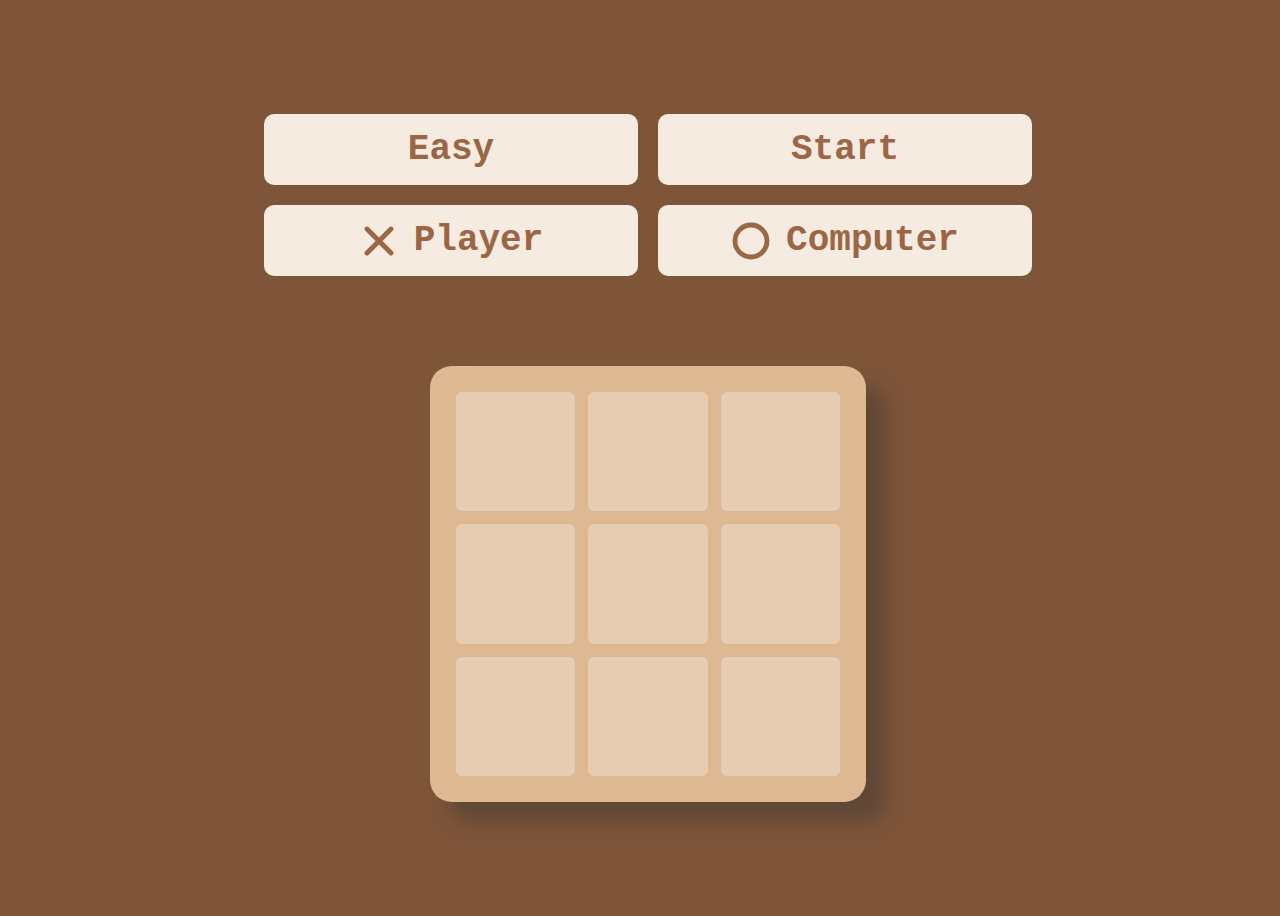
==== index.html @ 1b4be6e1 "Fix reset game logic" ====
<!DOCTYPE html>
<html lang="en">
<head>
    <meta charset="UTF-8">
    <meta name="viewport" content="width=device-width, initial-scale=1.0">
    <title>Document</title>
    <link rel="stylesheet" href="style.css">
    <link rel="stylesheet" href="palette.css">
    <script src="script.js" defer></script>
</head>
<body>
    <div class="controls">
        <div class="control" id="level">Easy</div>
        <div class="control" id="restart">Start</div>
        <div class="control" id="player1" data-player-type="human">
            <svg class="player-marker" xmlns="http://www.w3.org/2000/svg" viewBox="0 0 100 100" width="100" height="100">
                <path d="M 20 20 L 80 80"  stroke-width="12" stroke-linecap="round"/>
                <path d="M 80 20 L 20 80"  stroke-width="12" stroke-linecap="round"/>
            </svg>
            <p>Player</p>
        </div>
        <div class="control" id="player2" data-player-type="computer">
            <svg class="player-marker" xmlns="http://www.w3.org/2000/svg" viewBox="0 0 100 100" width="100" height="100">
                <circle cx="50" cy="50" r="40" fill="none" stroke-width="12"></circle>    
            </svg>
            <p>Computer</p>
        </div>
    </div>
    <div class="board">
        <div class="cell">
            <svg class="marker circle dummy" xmlns="http://www.w3.org/2000/svg" viewBox="0 0 100 100" width="100" height="100">
                <circle class="transparent" cx="50" cy="50" r="40" stroke="black" fill="none" stroke-width="12"></circle>
                <circle class="solid" cx="50" cy="50" r="40" stroke="black" fill="none" stroke-width="12" stroke-linecap="round"></circle>    
            </svg>
            <svg class="marker cross dummy" xmlns="http://www.w3.org/2000/svg" viewBox="0 0 100 100" width="100" height="100">
                <path class="line1 transparent" d="M 20 20 L 80 80" stroke="black" stroke-width="12" stroke-linecap="round"/>
                <path class="line2 transparent" d="M 80 20 L 20 80" stroke="black" stroke-width="12" stroke-linecap="round"/> 
                <path class="line1 solid" d="M 20 20 L 80 80" stroke="black" stroke-width="12" stroke-linecap="round"/>
                <path class="line2 solid" d="M 80 20 L 20 80" stroke="black" stroke-width="12" stroke-linecap="round"/>
            </svg>
        </div>
        <div class="cell">
        </div>
        <div class="cell"></div>
        <div class="cell"></div>
        <div class="cell"></div>
        <div class="cell"></div>
        <div class="cell"></div>
        <div class="cell"></div>
        <div class="cell"></div>
    </div>
    
    <div class="result-container">
        <div class="result">
            <svg class="winner-marker cross" xmlns="http://www.w3.org/2000/svg" viewBox="0 0 100 100" width="100" height="100">
                <path d="M 20 20 L 80 80"  stroke-width="12" stroke-linecap="round"/>
                <path d="M 80 20 L 20 80"  stroke-width="12" stroke-linecap="round"/>
            </svg>
            <p>Wins!</p>
            <p>Click to play again</p>
        </div>
    </div>
</body>
</html>
---- style.css ----
body{
    display: flex;
    justify-content: center;
    align-items: center;
    flex-direction: column;
    gap: 10vh;
    background-color: var(--coffee);
    width: 100vw;
    height: 100vh;
    font-family: 'Courier New', Courier, monospace;
    font-size: 36px;
    font-weight: 700;
}

p{
    margin: 0;
}

.controls{
    display: grid;
    grid-template-columns: repeat(2,1fr);
    width: 60vw;
    color: var(--raw-umber);
    gap: 20px;
}

.control{
    background-color: var(--linen);
    display:flex;
    justify-content: center;
    align-items: center;
    gap: 15px;
    padding: 15px;
    border-radius: 10px;
}

.player-marker{
    stroke: var(--raw-umber);
    width: 40px;
    height: 40px;
}

.board{
    width: 30vw;
    height: 30vw;
    display: grid;
    /* border: solid var(--linen) 1vw; */
    box-shadow: 20px 20px 20px rgba(50, 50, 50,0.4);
    grid-template-columns: repeat(3,1fr);
    grid-template-rows: repeat(3,1fr);
    gap: 1vw;
    background-color: var(--tan);
    padding: 2vw;
    border-radius: 5%;
}

.cell{
    background-color: var(--dun);
    /* display: flex; */
    border-radius: 5%;
    position: relative;
}

.marker{
    /* display: none; */
    width: 60%;
    height: 60%;
    /* margin: auto; */
    position: absolute;
    top: 20%; /*Move to the center 20 60 20*/
    left: 20%;
}

.cross .solid{
    stroke-dasharray: 85; /*Approximate length of each line*/
    stroke-dashoffset: 85;
    transition: stroke-dashoffset 0.3s ease-out;
}

.transparent{
    stroke: none;
}

.circle .solid{
    stroke-dasharray: 252; /*Approximate length of each line*/
    stroke-dashoffset: 252;
    transition: stroke-dashoffset 0.6s ease-out;
}

.marker.cross.over .transparent{
    stroke: var(--chamoisee);
}

.marker.circle.over .transparent{
    stroke: var(--almond);
}

.marker.clicked .transparent{
    stroke: none;
}

.marker.cross.clicked .solid{
    stroke-dashoffset: 0;
    stroke: var(--raw-umber);
}

.marker.circle.clicked .solid{
    stroke-dashoffset: 0;
    stroke: var(--linen);
}

.solid.line2{ 
    transition-delay: 0.3s; 
}

.result-container{
    position: fixed;
    top: 0;
    left: 0;
    width: 100vw;
    height: 100vh;
    background-color: rgba(50, 50, 50,0.4);
    text-align: center;
    display: none;
}

.result{
    border-radius: 15px;
    background-color: var(--dun);
    color: var(--raw-umber);
    display: flex;
    flex-direction: column;
    align-items: center;
    justify-content: center;
    gap: 20px;
    padding: 5vh 5vw;
    margin: auto;
    :nth-child(3){
        font-size: 18px;
    }
}

.winner-marker{
    width: 15vh;
    height: 15vh;
}

.winner-marker{
    stroke: var(--raw-umber);
}

.winner-marker:nth-child(2){
    stroke: var(--linen);
}
---- palette.css ----
:root{
    /* CSS HEX */
    --isabelline: #edede9ff;
    --timberwolf: #d6ccc2ff;
    --linen: #f5ebe0ff;
    --champagne-pink: #e3d5caff;
    --pale-dogwood: #d5bdafff;

    /* CSS HSL */
    --isabelline: hsla(60, 10%, 92%, 1);
    --timberwolf: hsla(30, 20%, 80%, 1);
    --linen: hsla(31, 51%, 92%, 1);
    --champagne-pink: hsla(26, 31%, 84%, 1);
    --pale-dogwood: hsla(22, 31%, 76%, 1);

    --almond: #ede0d4ff;
    --dun: #e6ccb2ff;
    --tan: #ddb892ff;
    --chamoisee: #b08968ff;
    --coffee: #7f5539ff;
    --raw-umber: #9c6644ff;
}
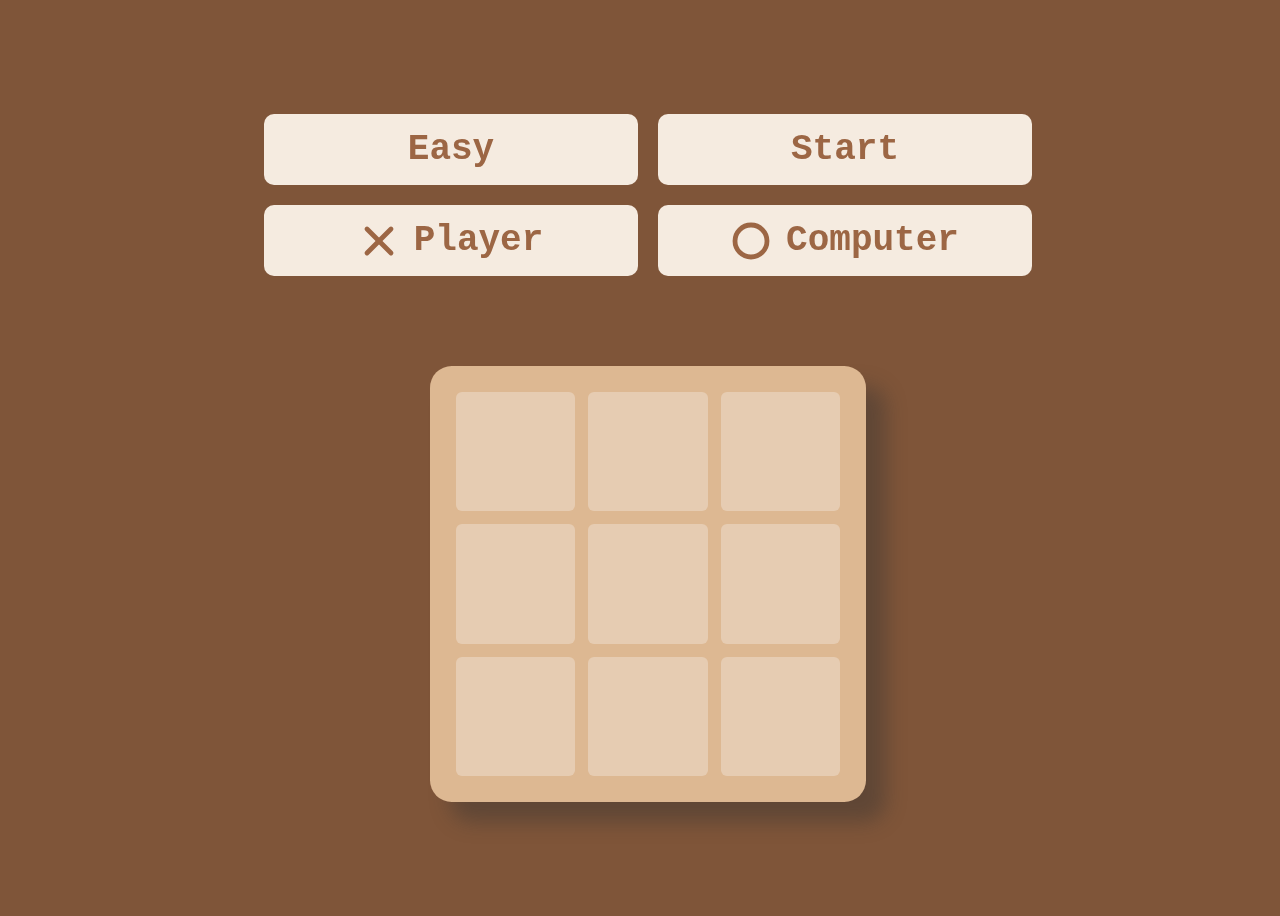
==== commit f1000aeb: "Add smooth transition when showing results" ====
--- a/index.html
+++ b/index.html
@@ -29,14 +29,14 @@
     <div class="board">
         <div class="cell">
             <svg class="marker circle dummy" xmlns="http://www.w3.org/2000/svg" viewBox="0 0 100 100" width="100" height="100">
-                <circle class="transparent" cx="50" cy="50" r="40" stroke="black" fill="none" stroke-width="12"></circle>
-                <circle class="solid" cx="50" cy="50" r="40" stroke="black" fill="none" stroke-width="12" stroke-linecap="round"></circle>    
+                <circle class="transparent" cx="50" cy="50" r="40" fill="none" stroke-width="12"></circle>
+                <circle class="solid" cx="50" cy="50" r="40" fill="none" stroke-width="12" stroke-linecap="round"></circle>    
             </svg>
             <svg class="marker cross dummy" xmlns="http://www.w3.org/2000/svg" viewBox="0 0 100 100" width="100" height="100">
-                <path class="line1 transparent" d="M 20 20 L 80 80" stroke="black" stroke-width="12" stroke-linecap="round"/>
-                <path class="line2 transparent" d="M 80 20 L 20 80" stroke="black" stroke-width="12" stroke-linecap="round"/> 
-                <path class="line1 solid" d="M 20 20 L 80 80" stroke="black" stroke-width="12" stroke-linecap="round"/>
-                <path class="line2 solid" d="M 80 20 L 20 80" stroke="black" stroke-width="12" stroke-linecap="round"/>
+                <path class="line1 transparent" d="M 20 20 L 80 80" stroke-width="12" stroke-linecap="round"/>
+                <path class="line2 transparent" d="M 80 20 L 20 80" stroke-width="12" stroke-linecap="round"/> 
+                <path class="line1 solid" d="M 20 20 L 80 80" stroke-width="12" stroke-linecap="round"/>
+                <path class="line2 solid" d="M 80 20 L 20 80" stroke-width="12" stroke-linecap="round"/>
             </svg>
         </div>
         <div class="cell">
--- a/style.css
+++ b/style.css
@@ -10,6 +10,7 @@
     font-family: 'Courier New', Courier, monospace;
     font-size: 36px;
     font-weight: 700;
+    /* overflow: hidden; */
 }
 
 p{
@@ -72,6 +73,7 @@
 }
 
 .cross .solid{
+    stroke: var(--raw-umber);
     stroke-dasharray: 85; /*Approximate length of each line*/
     stroke-dashoffset: 85;
     transition: stroke-dashoffset 0.3s ease-out;
@@ -82,6 +84,7 @@
 }
 
 .circle .solid{
+    stroke: var(--linen);
     stroke-dasharray: 252; /*Approximate length of each line*/
     stroke-dashoffset: 252;
     transition: stroke-dashoffset 0.6s ease-out;
@@ -121,10 +124,20 @@
     height: 100vh;
     background-color: rgba(50, 50, 50,0.4);
     text-align: center;
-    display: none;
+    display: flex;
+    z-index: -100;
+    opacity: 0;
+    transition: opacity 0.3s ease-in-out;
+}
+
+.result-container.show{
+    z-index: 100;
+    opacity: 1;
 }
 
 .result{
+    opacity: 0;
+    transition: opacity 0.5s ease-in-out; /*Simulate a dissolving effect*/
     border-radius: 15px;
     background-color: var(--dun);
     color: var(--raw-umber);
@@ -140,6 +153,10 @@
     }
 }
 
+.result.show{
+    opacity: 1;
+}
+
 .winner-marker{
     width: 15vh;
     height: 15vh;
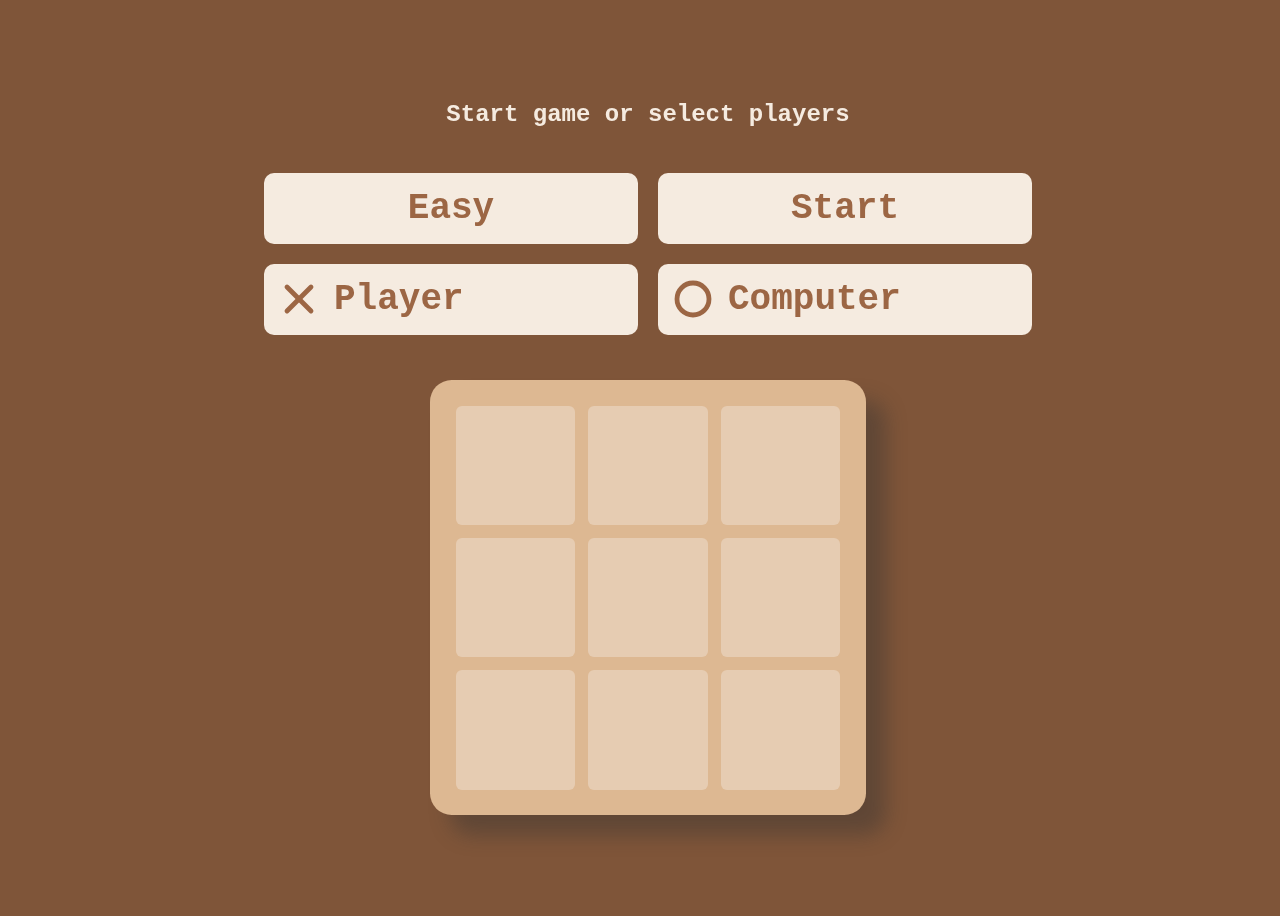
==== commit 77f435df: "Enable (re)start button" ====
--- a/index.html
+++ b/index.html
@@ -9,17 +9,18 @@
     <script src="script.js" defer></script>
 </head>
 <body>
+    <h2>Start game or select players</h2>
     <div class="controls">
-        <div class="control" id="level">Easy</div>
-        <div class="control" id="restart">Start</div>
-        <div class="control" id="player1" data-player-type="human">
+        <div class="control" id="game-mode" data-game-mode="0">Easy</div>
+        <div class="control" id="start">Start</div>
+        <div class="control" id="player1" data-player-type="Player">
             <svg class="player-marker" xmlns="http://www.w3.org/2000/svg" viewBox="0 0 100 100" width="100" height="100">
                 <path d="M 20 20 L 80 80"  stroke-width="12" stroke-linecap="round"/>
                 <path d="M 80 20 L 20 80"  stroke-width="12" stroke-linecap="round"/>
             </svg>
             <p>Player</p>
         </div>
-        <div class="control" id="player2" data-player-type="computer">
+        <div class="control" id="player2" data-player-type="Computer">
             <svg class="player-marker" xmlns="http://www.w3.org/2000/svg" viewBox="0 0 100 100" width="100" height="100">
                 <circle cx="50" cy="50" r="40" fill="none" stroke-width="12"></circle>    
             </svg>
@@ -52,13 +53,19 @@
     
     <div class="result-container">
         <div class="result">
-            <svg class="winner-marker cross" xmlns="http://www.w3.org/2000/svg" viewBox="0 0 100 100" width="100" height="100">
-                <path d="M 20 20 L 80 80"  stroke-width="12" stroke-linecap="round"/>
-                <path d="M 80 20 L 20 80"  stroke-width="12" stroke-linecap="round"/>
-            </svg>
+            <div class="winner-marker-container">
+
+            </div>
             <p>Wins!</p>
             <p>Click to play again</p>
         </div>
+        <svg class="winner-marker cross dummy" xmlns="http://www.w3.org/2000/svg" viewBox="0 0 100 100" width="100" height="100">
+            <path d="M 20 20 L 80 80"  stroke-width="12" stroke-linecap="round"/>
+            <path d="M 80 20 L 20 80"  stroke-width="12" stroke-linecap="round"/>
+        </svg>
+        <svg class="winner-marker circle dummy" xmlns="http://www.w3.org/2000/svg" viewBox="0 0 100 100" width="100" height="100">
+            <circle cx="50" cy="50" r="40" fill="none" stroke-width="12" stroke-linecap="round"></circle>    
+        </svg>
     </div>
 </body>
 </html>--- a/style.css
+++ b/style.css
@@ -3,14 +3,20 @@
     justify-content: center;
     align-items: center;
     flex-direction: column;
-    gap: 10vh;
+    gap: 5vh;
     background-color: var(--coffee);
     width: 100vw;
     height: 100vh;
     font-family: 'Courier New', Courier, monospace;
     font-size: 36px;
     font-weight: 700;
-    /* overflow: hidden; */
+}
+
+h2{
+    text-align: center;
+    margin: 0;
+    color: var(--linen);
+    font-size: 24px;
 }
 
 p{
@@ -33,6 +39,9 @@
     gap: 15px;
     padding: 15px;
     border-radius: 10px;
+    p{
+        margin-right: auto;
+    }
 }
 
 .player-marker{
@@ -157,6 +166,13 @@
     opacity: 1;
 }
 
+.winner-marker-container{
+    display: flex;
+    justify-content: center;
+    align-items: center;
+    gap: 2vw;
+}
+
 .winner-marker{
     width: 15vh;
     height: 15vh;
@@ -169,3 +185,11 @@
 .winner-marker:nth-child(2){
     stroke: var(--linen);
 }
+
+.dummy{
+    display: none;
+}
+
+.control:hover{
+    cursor: pointer;
+}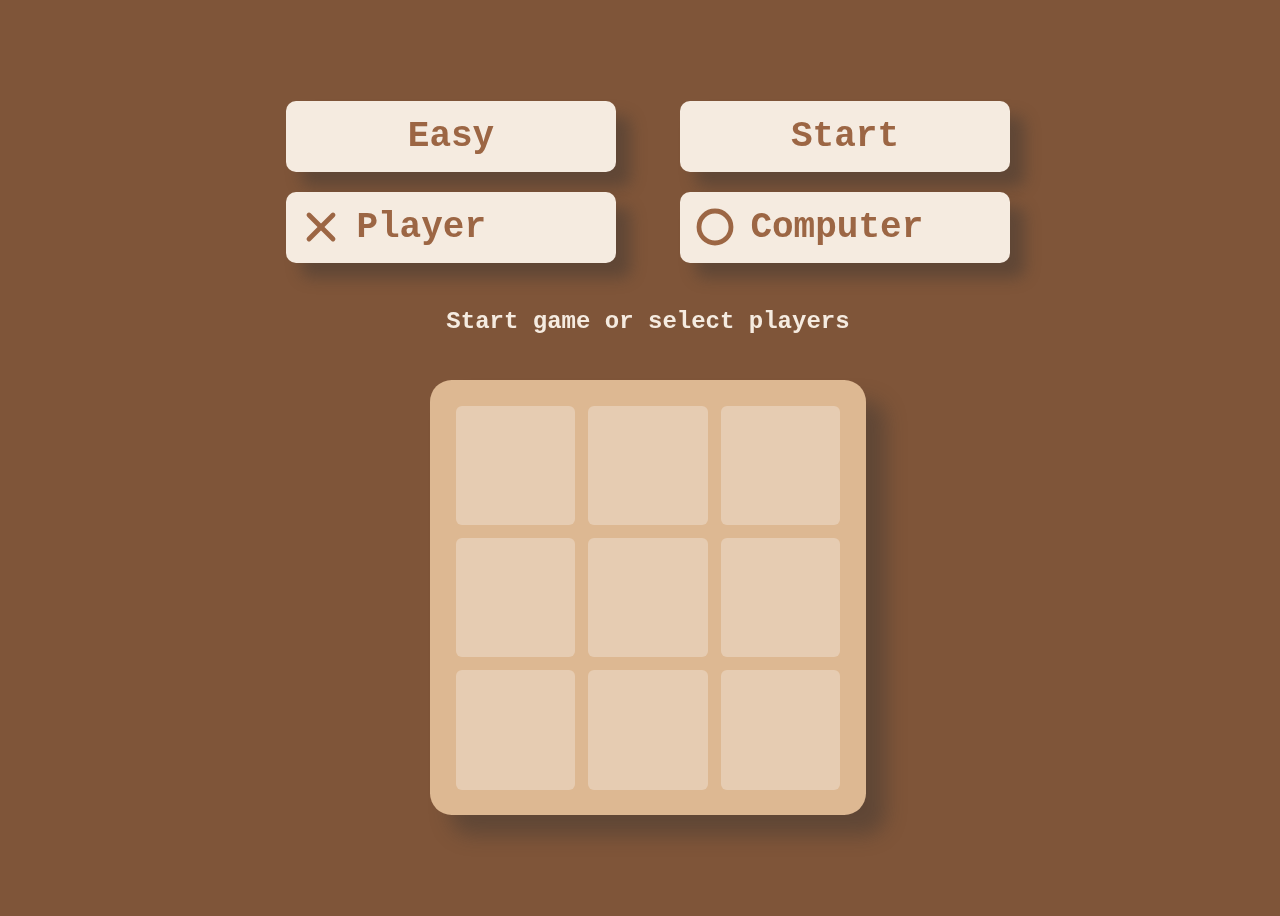
==== commit 14a4848e: "Refactor game logic" ====
--- a/index.html
+++ b/index.html
@@ -9,7 +9,6 @@
     <script src="script.js" defer></script>
 </head>
 <body>
-    <h2>Start game or select players</h2>
     <div class="controls">
         <div class="control" id="game-mode" data-game-mode="0">Easy</div>
         <div class="control" id="start">Start</div>
@@ -27,6 +26,8 @@
             <p>Computer</p>
         </div>
     </div>
+    <div class="score-panel">Start game or select players</div>
+
     <div class="board">
         <div class="cell">
             <svg class="marker circle dummy" xmlns="http://www.w3.org/2000/svg" viewBox="0 0 100 100" width="100" height="100">
--- a/style.css
+++ b/style.css
@@ -12,7 +12,7 @@
     font-weight: 700;
 }
 
-h2{
+.score-panel{
     text-align: center;
     margin: 0;
     color: var(--linen);
@@ -32,16 +32,20 @@
 }
 
 .control{
+    width: 80%;
     background-color: var(--linen);
+    justify-self: center;
     display:flex;
     justify-content: center;
     align-items: center;
     gap: 15px;
     padding: 15px;
     border-radius: 10px;
+    flex-wrap: wrap;
     p{
         margin-right: auto;
     }
+    box-shadow: 15px 15px 15px rgba(50, 50, 50,0.4);
 }
 
 .player-marker{
@@ -134,6 +138,8 @@
     background-color: rgba(50, 50, 50,0.4);
     text-align: center;
     display: flex;
+    justify-content: center;
+    align-items: center;
     z-index: -100;
     opacity: 0;
     transition: opacity 0.3s ease-in-out;
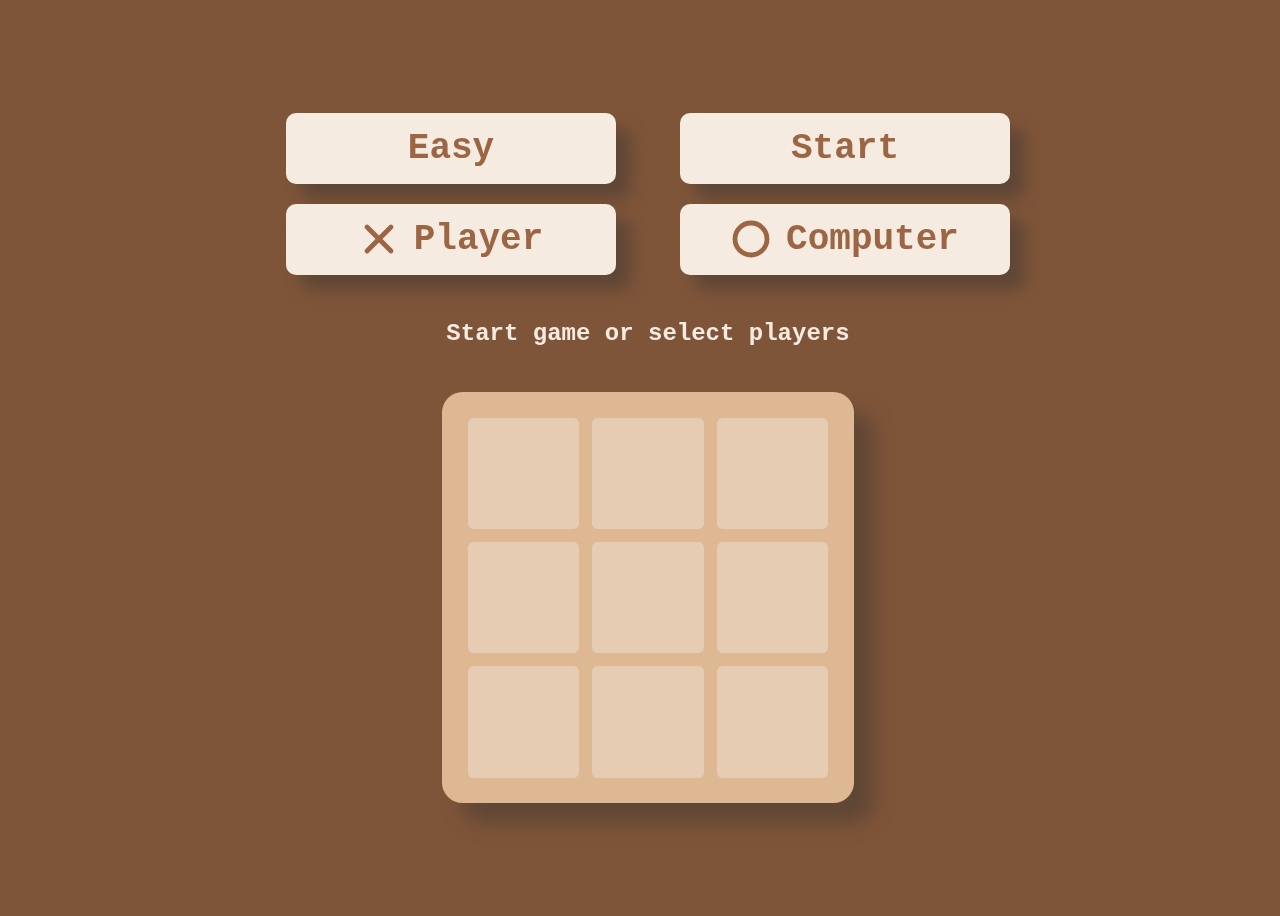
==== commit b2e88657: "Show scores" ====
--- a/index.html
+++ b/index.html
@@ -13,20 +13,24 @@
         <div class="control" id="game-mode" data-game-mode="0">Easy</div>
         <div class="control" id="start">Start</div>
         <div class="control" id="player1" data-player-type="Player">
-            <svg class="player-marker" xmlns="http://www.w3.org/2000/svg" viewBox="0 0 100 100" width="100" height="100">
-                <path d="M 20 20 L 80 80"  stroke-width="12" stroke-linecap="round"/>
-                <path d="M 80 20 L 20 80"  stroke-width="12" stroke-linecap="round"/>
-            </svg>
-            <p>Player</p>
+            <div class="player">
+                <svg class="player-marker" xmlns="http://www.w3.org/2000/svg" viewBox="0 0 100 100" width="100" height="100">
+                    <path d="M 20 20 L 80 80"  stroke-width="12" stroke-linecap="round"/>
+                    <path d="M 80 20 L 20 80"  stroke-width="12" stroke-linecap="round"/>
+                </svg>
+                <p>Player</p>
+            </div>
         </div>
         <div class="control" id="player2" data-player-type="Computer">
-            <svg class="player-marker" xmlns="http://www.w3.org/2000/svg" viewBox="0 0 100 100" width="100" height="100">
-                <circle cx="50" cy="50" r="40" fill="none" stroke-width="12"></circle>    
-            </svg>
-            <p>Computer</p>
+            <div class="player">
+                <svg class="player-marker" xmlns="http://www.w3.org/2000/svg" viewBox="0 0 100 100" width="100" height="100">
+                    <circle cx="50" cy="50" r="40" fill="none" stroke-width="12"></circle>    
+                </svg>
+                <p>Computer</p>
+            </div>
         </div>
     </div>
-    <div class="score-panel">Start game or select players</div>
+    <div class="start-message">Start game or select players</div>
 
     <div class="board">
         <div class="cell">
--- a/style.css
+++ b/style.css
@@ -12,7 +12,7 @@
     font-weight: 700;
 }
 
-.score-panel{
+.start-message{
     text-align: center;
     margin: 0;
     color: var(--linen);
@@ -36,18 +36,25 @@
     background-color: var(--linen);
     justify-self: center;
     display:flex;
+    flex-direction: column;
     justify-content: center;
     align-items: center;
     gap: 15px;
     padding: 15px;
     border-radius: 10px;
-    flex-wrap: wrap;
     p{
         margin-right: auto;
     }
     box-shadow: 15px 15px 15px rgba(50, 50, 50,0.4);
 }
 
+.player{
+    display: flex;
+    justify-content: center;
+    align-items: center;
+    gap: 15px;
+}
+
 .player-marker{
     stroke: var(--raw-umber);
     width: 40px;
@@ -55,8 +62,9 @@
 }
 
 .board{
-    width: 30vw;
-    height: 30vw;
+    --board-size: min(40vh,30vw);
+    width: var(--board-size);
+    height: var(--board-size);
     display: grid;
     /* border: solid var(--linen) 1vw; */
     box-shadow: 20px 20px 20px rgba(50, 50, 50,0.4);
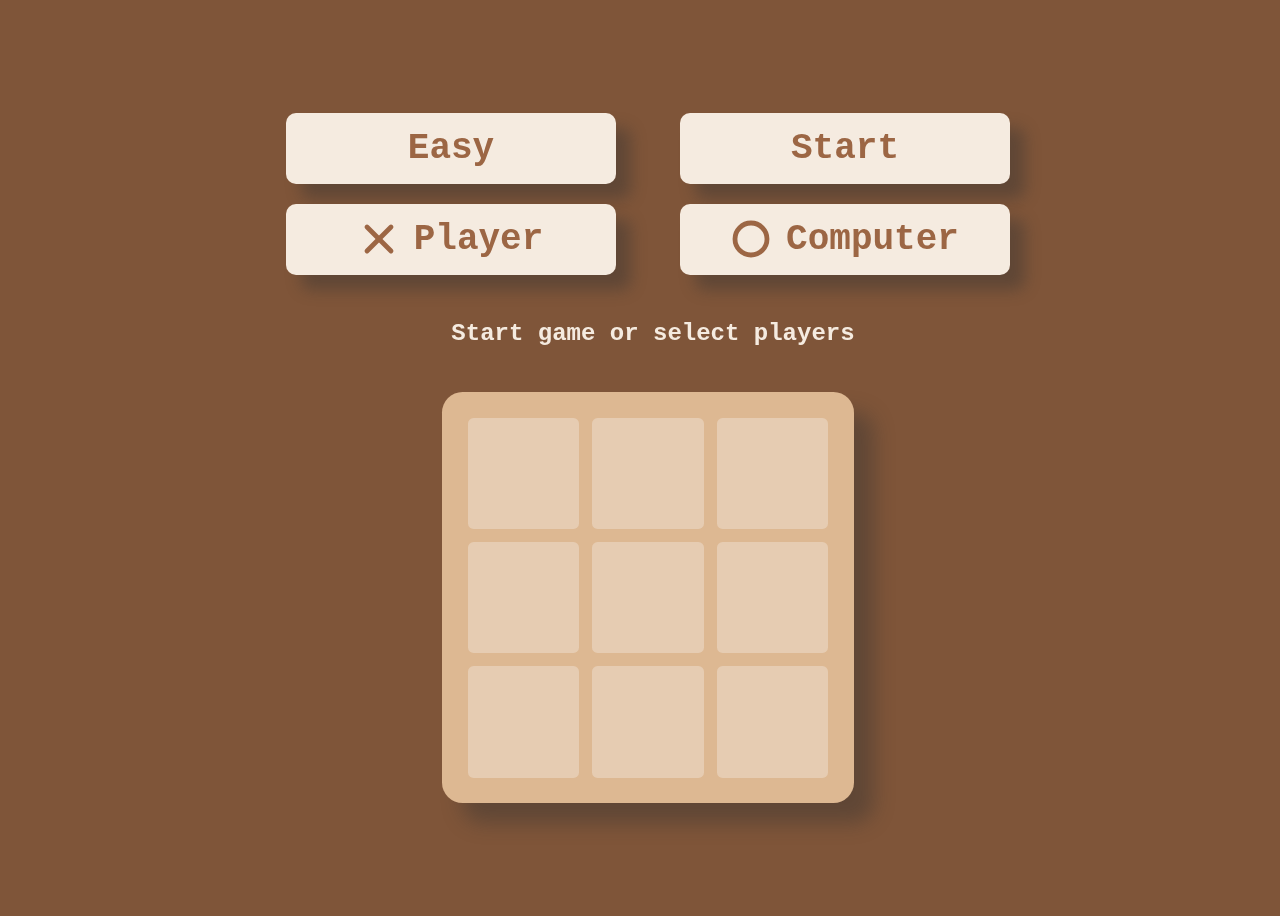
==== commit b212668e: "Display turn message" ====
--- a/index.html
+++ b/index.html
@@ -30,7 +30,17 @@
             </div>
         </div>
     </div>
-    <div class="start-message">Start game or select players</div>
+    <div class="message"> 
+        <div class="turn-marker-container">
+            <svg class="turn-marker cross" xmlns="http://www.w3.org/2000/svg" viewBox="0 0 100 100" width="100" height="100">
+                <path d="M 20 20 L 80 80"  stroke-width="12" stroke-linecap="round"/>
+                <path d="M 80 20 L 20 80"  stroke-width="12" stroke-linecap="round"/>
+            </svg>
+            <svg class="turn-marker circle" xmlns="http://www.w3.org/2000/svg" viewBox="0 0 100 100" width="100" height="100">
+                <circle cx="50" cy="50" r="40" fill="none" stroke-width="12" stroke-linecap="round"></circle>    
+            </svg>
+        </div>
+        <p>Start game or select players</p></div>
 
     <div class="board">
         <div class="cell">
--- a/style.css
+++ b/style.css
@@ -12,11 +12,21 @@
     font-weight: 700;
 }
 
-.start-message{
+.message{
+    display: flex;
+    justify-content: center;
     text-align: center;
     margin: 0;
     color: var(--linen);
     font-size: 24px;
+    gap: 10px;
+}
+
+.turn-marker{
+    display: none;
+    width: 25px;
+    height: 25px;
+    stroke: var(--linen);
 }
 
 p{
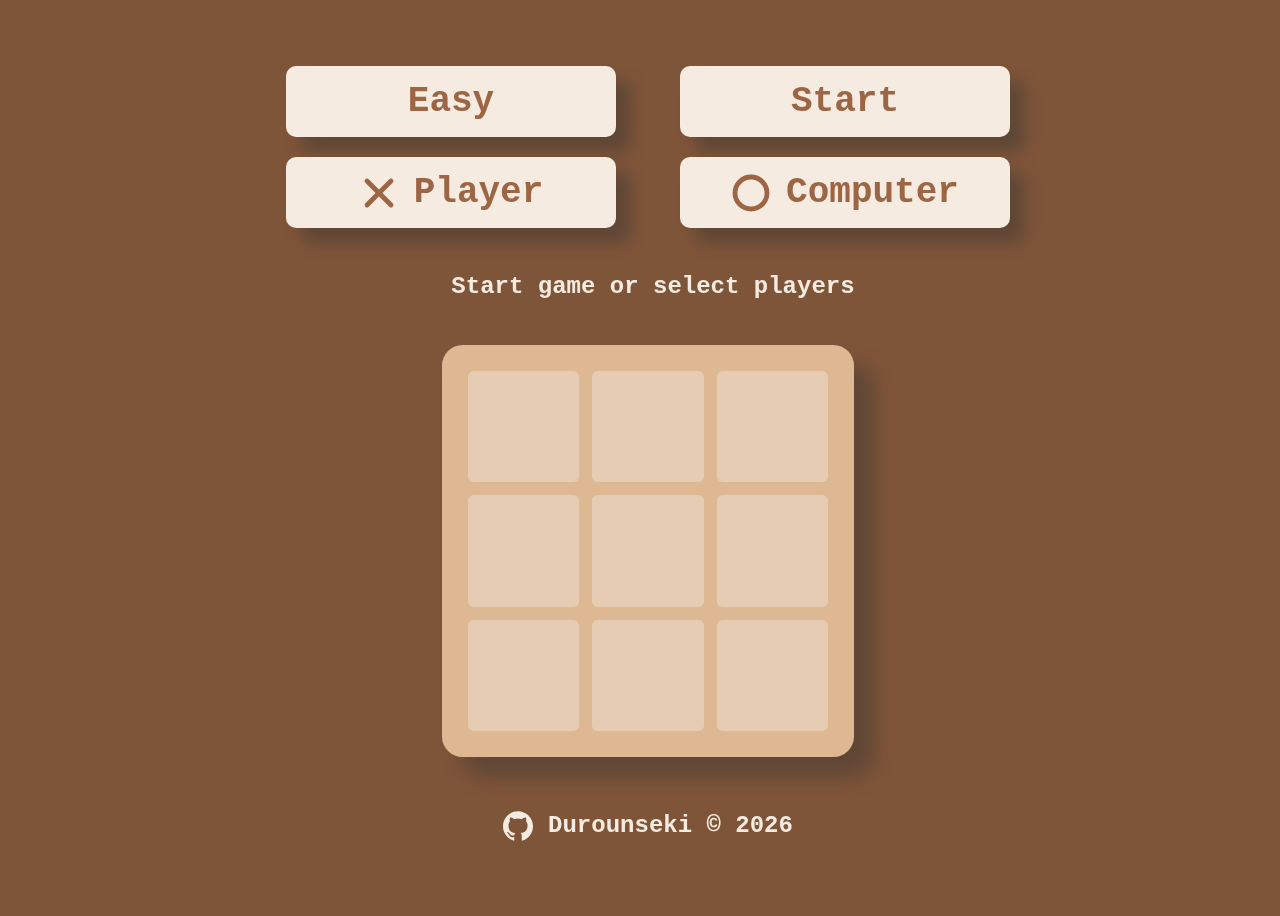
==== commit 0238f501: "Add github link" ====
--- a/index.html
+++ b/index.html
@@ -82,5 +82,9 @@
             <circle cx="50" cy="50" r="40" fill="none" stroke-width="12" stroke-linecap="round"></circle>    
         </svg>
     </div>
+    <div class="footer">
+        <img class="icon" src="./github.svg" alt="github">
+        <p><a href="https://github.com/Durounseki" target="_blank" rel="noopener noreferrer">Durounseki</a> &copy; <script>document.write( new Date().getFullYear() );</script></p>
+    </div>
 </body>
 </html>--- a/style.css
+++ b/style.css
@@ -216,4 +216,31 @@
 
 .control:hover{
     cursor: pointer;
-}+}
+
+.footer{
+    display: flex;
+    width: 100vw;
+    justify-content: center;
+    align-items: center;
+    text-align: center;
+    padding: 1vh 10vw;
+    gap: 15px;
+    color: var(--linen);
+    font-size: 24px;
+}
+
+.icon{
+    width: 30px;
+    height: 30px;
+}
+
+a{
+    text-decoration: none;
+    color: var(--linen);
+}
+
+/* #github-page{
+    margin: 0;
+    padding: 0;
+} */--- a/palette.css
+++ b/palette.css
@@ -1,18 +1,5 @@
 :root{
-    /* CSS HEX */
-    --isabelline: #edede9ff;
-    --timberwolf: #d6ccc2ff;
     --linen: #f5ebe0ff;
-    --champagne-pink: #e3d5caff;
-    --pale-dogwood: #d5bdafff;
-
-    /* CSS HSL */
-    --isabelline: hsla(60, 10%, 92%, 1);
-    --timberwolf: hsla(30, 20%, 80%, 1);
-    --linen: hsla(31, 51%, 92%, 1);
-    --champagne-pink: hsla(26, 31%, 84%, 1);
-    --pale-dogwood: hsla(22, 31%, 76%, 1);
-
     --almond: #ede0d4ff;
     --dun: #e6ccb2ff;
     --tan: #ddb892ff;
